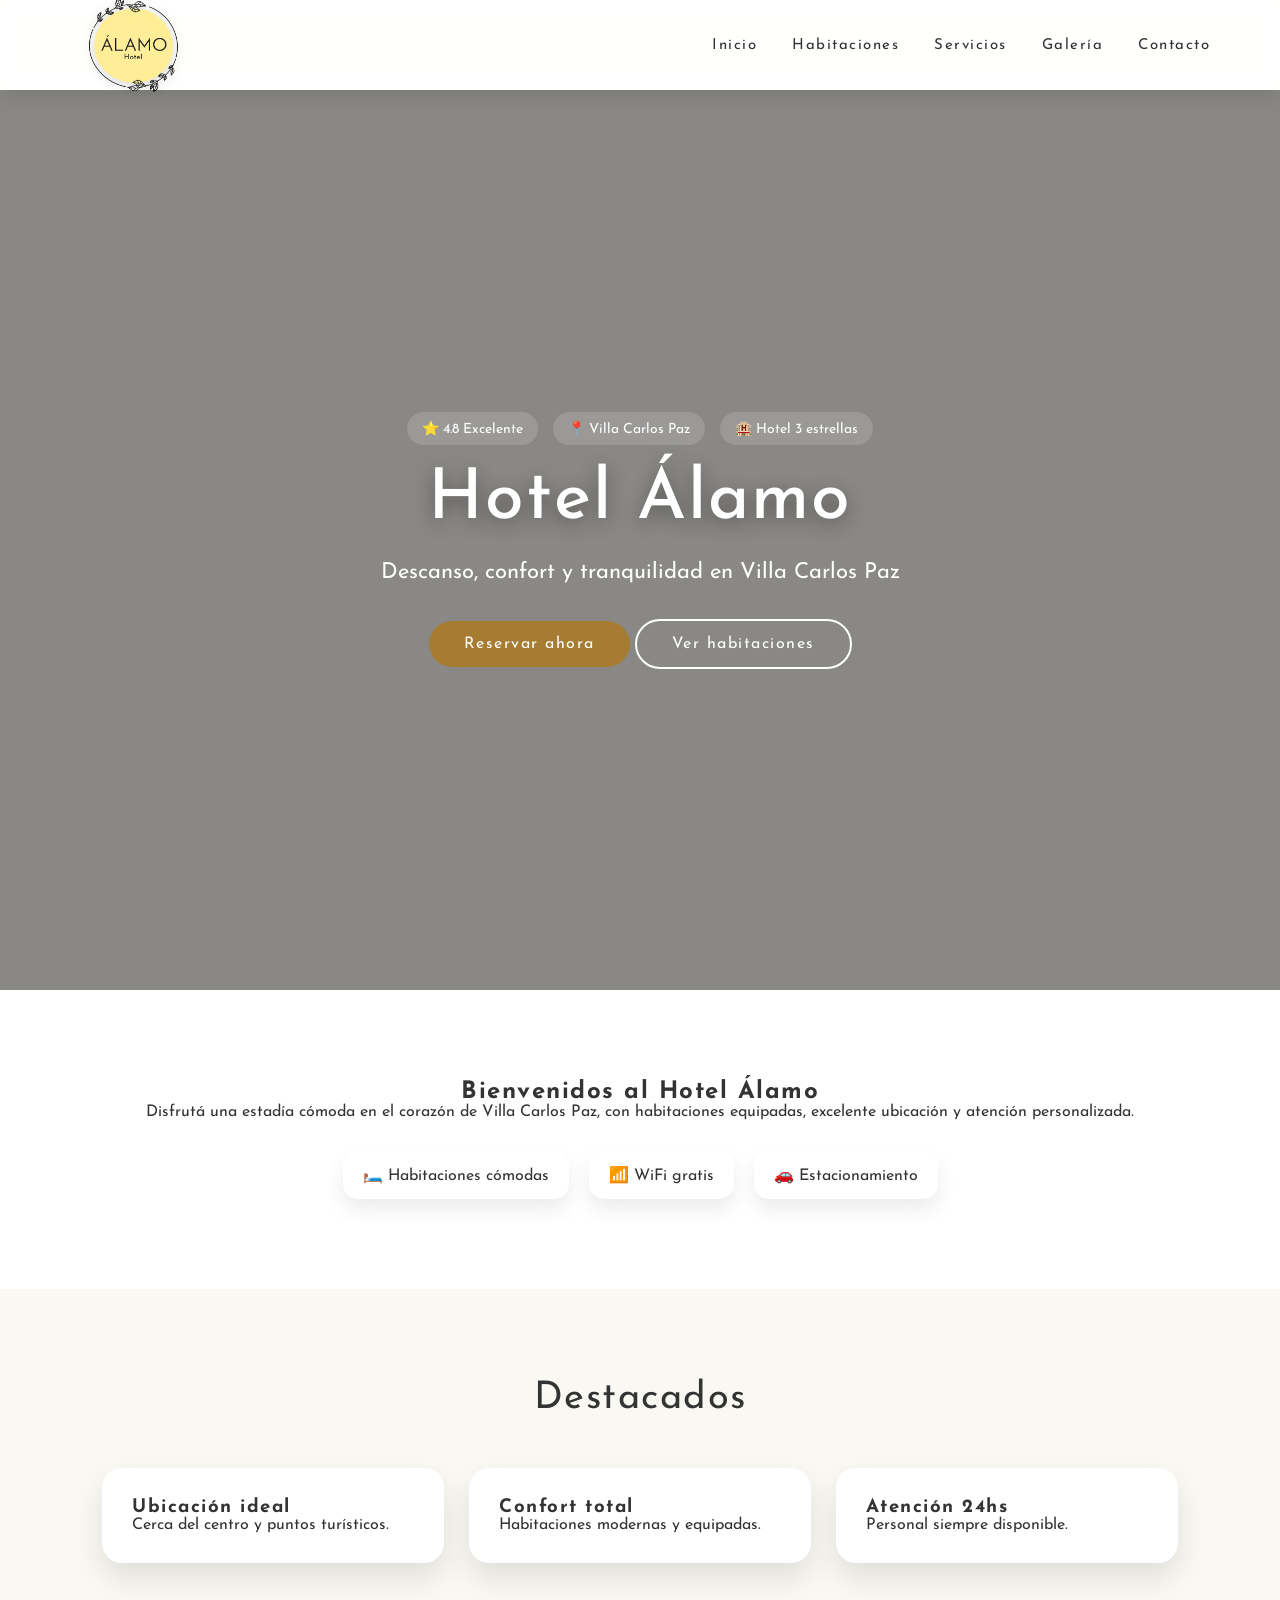
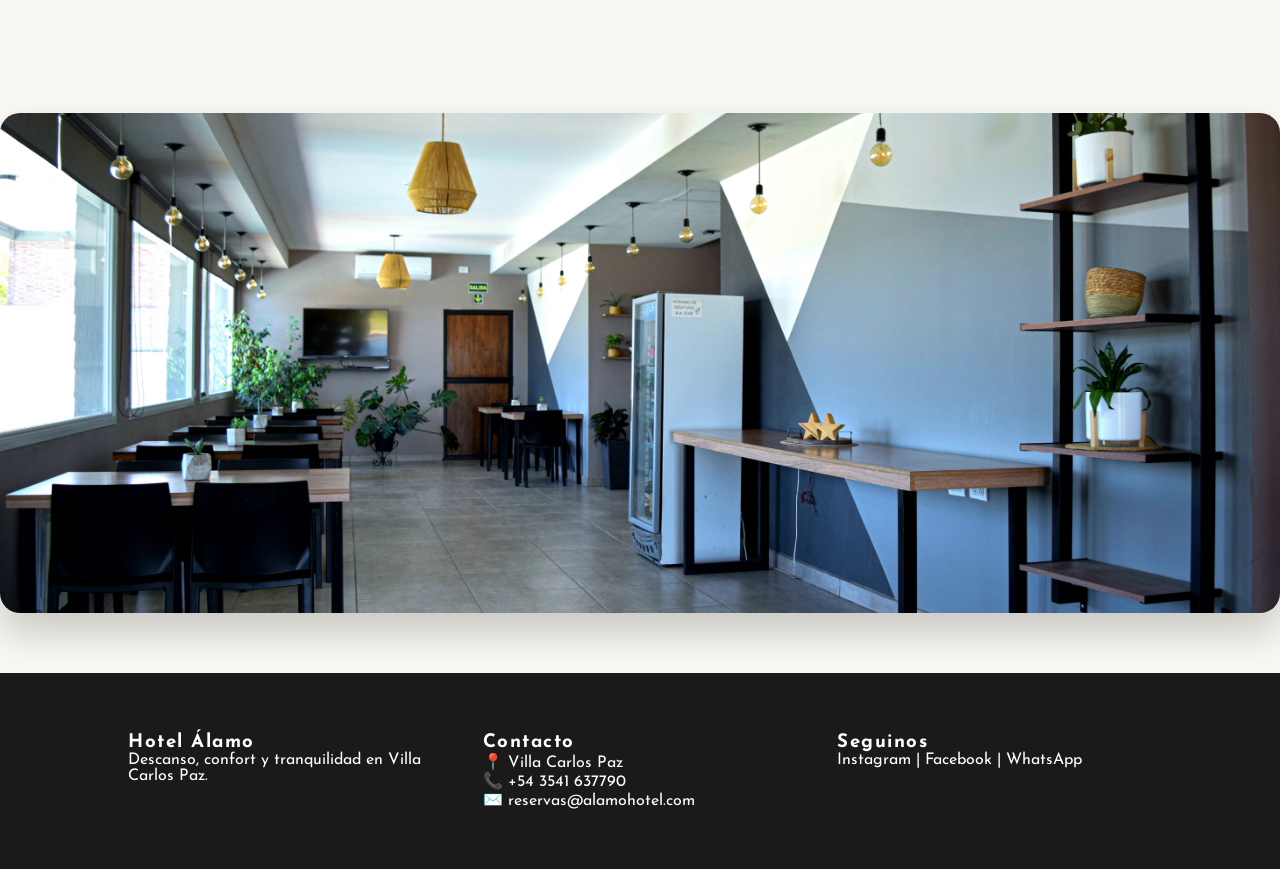
==== index.html @ 53af2837 "Primer commit" ====
<!DOCTYPE html>
<html lang="es">

<head>
<meta charset="UTF-8">
<meta name="viewport" content="width=device-width, initial-scale=1.0">

<title>Hotel Álamo - Villa Carlos Paz</title>

<link rel="stylesheet" href="css/style.css">
</head>

<body>

<!-- HEADER -->
<header>
    <nav class="navbar">

        <a href="index.html" class="logo">
            <img src="img/logo hotel .png" alt="Hotel Álamo">
        </a>

        <div class="menu-toggle" id="menu-toggle">☰</div>

        <ul class="menu" id="menu">
            <li><a href="index.html">Inicio</a></li>
            <li><a href="habitaciones.html">Habitaciones</a></li>
            <li><a href="servicios.html">Servicios</a></li>
            <li><a href="galeria.html">Galería</a></li>
            <li><a href="contacto.html">Contacto</a></li>
        </ul>

    </nav>
</header>

<!-- HERO -->
<section class="hero">

    <div class="hero-content">

        <!-- BADGES -->
        <div class="hero-badges">
            <span>⭐ 4.8 Excelente</span>
            <span>📍 Villa Carlos Paz</span>
            <span>🏨 Hotel 3 estrellas</span>
        </div>

        <h1>Hotel Álamo</h1>

        <p>Descanso, confort y tranquilidad en Villa Carlos Paz</p>

        <!-- BOTONES -->
        <a href="contacto.html" class="btn">Reservar ahora</a>
        <a href="habitaciones.html" class="btn btn-secondary">Ver habitaciones</a>

    </div>

</section>

<!-- SOBRE -->
<section class="sobre">

    <h2>Bienvenidos al Hotel Álamo</h2>

    <p>
        Disfrutá una estadía cómoda en el corazón de Villa Carlos Paz, con habitaciones equipadas,
        excelente ubicación y atención personalizada.
    </p>

    <!-- ICONOS DESTACADOS -->
    <div class="sobre-grid">
        <div>🛏️ Habitaciones cómodas</div>
        <div>📶 WiFi gratis</div>
        <div>🚗 Estacionamiento</div>
    </div>

</section>

<!-- DESTACADOS -->
<section class="section">

    <h2 class="section-title">Destacados</h2>

    <div class="section-grid">

        <div class="section-card">
            <h3>Ubicación ideal</h3>
            <p>Cerca del centro y puntos turísticos.</p>
        </div>

        <div class="section-card">
            <h3>Confort total</h3>
            <p>Habitaciones modernas y equipadas.</p>
        </div>

        <div class="section-card">
            <h3>Atención 24hs</h3>
            <p>Personal siempre disponible.</p>
        </div>

    </div>

</section>

<!-- IMAGEN HOTEL -->
<section class="image-section">
    <img src="img/entrada .jpg" alt="Hotel Álamo">
</section>

<!-- FOOTER -->
<footer class="footer">

    <div class="footer-container">

        <div class="footer-box">
            <h3>Hotel Álamo</h3>
            <p>Descanso, confort y tranquilidad en Villa Carlos Paz.</p>
        </div>

        <div class="footer-box">
            <h3>Contacto</h3>
            <p>📍 Villa Carlos Paz</p>
            <p>📞 +54 3541 637790</p>
            <p>✉️ reservas@alamohotel.com</p>
        </div>

        <div class="footer-box">
            <h3>Seguinos</h3>
            <p>Instagram | Facebook | WhatsApp</p>
        </div>

    </div>

</footer>

<script src="js/menu.js"></script>

</body>
</html>
---- css/style.css ----
@import url('https://fonts.googleapis.com/css2?family=Josefin+Sans:wght@300;400;500;600;700&display=swap');

/* ===================== RESET ===================== */

*{
    margin:0;
    padding:0;
    box-sizing:border-box;
}

html{
    scroll-behavior:smooth;
}

body{
    font-family:'Josefin Sans',sans-serif;
    background:#faf8f3;
    color:#333;
    padding-top:90px;
}

/* ===================== TIPOGRAFÍA ===================== */

h1,h2,h3,
.logo,
.menu a,
.btn{
    font-family:'Josefin Sans',sans-serif;
    letter-spacing:1.5px;
}

/* ===================== HEADER ===================== */

header{
    position:fixed;
    top:0;
    width:100%;
    z-index:1000;

    background: rgba(255,255,255,.92);
    backdrop-filter: blur(10px);
    -webkit-backdrop-filter: blur(10px);

    box-shadow: 0 5px 20px rgba(0,0,0,.12);
}

.navbar{
    max-width:1200px;
    height:90px;
    margin:auto;
    padding:0 30px;
    display:flex;
    justify-content:space-between;
    align-items:center;
}

/* LOGO */
.logo img{
    width:130px;
    height:auto;
    object-fit:contain;
    display:block;
    filter:drop-shadow(0 2px 6px rgba(0,0,0,.15));
}

/* MENU */
.menu{
    list-style:none;
    display:flex;
    gap:35px;
}

.menu a{
    text-decoration:none;
    color:#333;
    font-size:15px;
    transition:.3s;
    position:relative;
}

.menu a:hover{
    color:#a67c32;
}

.menu a::after{
    content:"";
    position:absolute;
    left:0;
    bottom:-5px;
    width:0%;
    height:2px;
    background:#a67c32;
    transition:.3s;
}

.menu a:hover::after{
    width:100%;
}

/* MENU MOBILE */
.menu-toggle{
    display:none;
    font-size:30px;
    cursor:pointer;
}

/* ===================== HERO ===================== */

.hero{
    min-height:100vh;
    background:
    linear-gradient(rgba(0,0,0,.45), rgba(0,0,0,.45)),
    url("../img/fondo.jpg");
    background-size:cover;
    background-position:center;
    display:flex;
    justify-content:center;
    align-items:center;
    text-align:center;
}

.hero-content{
    color:white;
    padding:20px;
}

/* BADGES */
.hero-badges{
    display:flex;
    gap:15px;
    justify-content:center;
    margin-bottom:20px;
    flex-wrap:wrap;
}

.hero-badges span{
    background:rgba(255,255,255,.15);
    padding:8px 15px;
    border-radius:20px;
    color:white;
    font-size:14px;
    backdrop-filter: blur(6px);
    -webkit-backdrop-filter: blur(6px);
}

/* TEXTOS */
.hero h1{
    font-size:70px;
    font-weight:500;
    letter-spacing:2px;
    text-shadow:0 5px 20px rgba(0,0,0,.4);
}

.hero p{
    font-size:22px;
    margin:25px 0 35px;
}

/* ===================== BOTONES (IGUALES) ===================== */
.btn{
    background:#a67c32;
    color:white;
    padding:15px 35px;
    border-radius:40px;
    display:inline-block;
    transition:.3s;
    text-decoration:none;
}

.btn:hover{
    filter:brightness(0.9);
}

.btn-secondary{
    background:transparent;
    color:white;
    padding:15px 35px;
    border-radius:40px;
    display:inline-block;
    border:2px solid white;
    transition:.3s;
    text-decoration:none;
}

.btn-secondary:hover{
    background:white;
    color:#333;
}



/* ===================== SECCIONES ===================== */

.section{
    padding:90px 8%;
}

.section-title{
    text-align:center;
    font-size:38px;
    margin-bottom:50px;
    font-weight:400;
}

.section-grid{
    display:grid;
    grid-template-columns:repeat(auto-fit, minmax(220px, 1fr));
    gap:25px;
}

.section-card{
    background:white;
    padding:30px;
    border-radius:20px;
    box-shadow:0 15px 30px rgba(0,0,0,.1);
    transition:.3s;
}

.section-card:hover{
    transform:translateY(-5px);
}

/* ===================== SOBRE ===================== */

.sobre{
    background:white;
    text-align:center;
    padding:90px 8%;
}

.sobre-grid{
    margin-top:30px;
    display:flex;
    justify-content:center;
    gap:20px;
    flex-wrap:wrap;
}

.sobre-grid div{
    background:white;
    padding:15px 20px;
    border-radius:15px;
    box-shadow:0 10px 20px rgba(0,0,0,.08);
}

/* ===================== IMAGEN ===================== */

.image-section img{
    width:100%;
    height:500px;
    object-fit:cover;
    border-radius:20px;
    margin:60px auto;
    display:block;
    box-shadow:0 20px 40px rgba(0,0,0,.2);
}

/* ===================== HABITACIONES ===================== */

.room-container{
    display:grid;
    grid-template-columns:repeat(auto-fit,minmax(270px,1fr));
    gap:30px;
}

.room-card{
    background:white;
    overflow:hidden;
    border-radius:20px;
    box-shadow:0 15px 35px rgba(0,0,0,.12);
    transition:.3s;
}

.room-card:hover{
    transform:translateY(-5px);
}

.room-card img{
    width:100%;
    height:240px;
    object-fit:cover;
}

.room-info{
    padding:25px;
}

.room-info h3{
    margin-bottom:15px;
}

.room-info span{
    color:#a67c32;
    font-size:20px;
}

.room-info button{
    margin-top:20px;
    border:0;
    background:#333;
    color:white;
    padding:12px 30px;
    border-radius:30px;
    cursor:pointer;
}

/* ===================== GALERÍA ===================== */

.gallery-container{
    display:grid;
    grid-template-columns:repeat(auto-fit,minmax(260px,1fr));
    gap:25px;
}

.gallery-item img{
    width:100%;
    height:280px;
    object-fit:cover;
    border-radius:20px;
    transition:.3s;
}

.gallery-item img:hover{
    transform:scale(1.03);
}

/* ===================== SERVICIOS ===================== */

.services-container{
    display:grid;
    grid-template-columns:repeat(auto-fit,minmax(220px,1fr));
    gap:25px;
}

.service-card{
    background:white;
    padding:35px;
    border-radius:20px;
    text-align:center;
    box-shadow:0 15px 30px rgba(0,0,0,.1);
    transition:.3s;
}

.service-card:hover{
    transform:translateY(-5px);
}

/* ===================== CONTACTO ===================== */

.contact-box{
    max-width:500px;
    margin:auto;
    background:white;
    padding:40px;
    border-radius:20px;
    box-shadow:0 15px 35px rgba(0,0,0,.12);
}

/* ===================== FOOTER ===================== */

.footer{
    background:#1a1a1a;
    color:white;
    padding:60px 10%;
}

.footer-container{
    display:flex;
    justify-content:space-between;
    gap:40px;
    flex-wrap:wrap;
}

.footer-box{
    flex:1;
    min-width:220px;
}

/* ===================== MOBILE ===================== */

@media(max-width:768px){

.navbar{
    padding:0 20px;
}

.logo img{
    width:110px;
}

.menu-toggle{
    display:block;
}

/* ===================== MENU ===================== */

.menu{
    list-style:none;
    display:flex;
    gap:35px;

    transition: all .3s ease;
}

.menu a{
    text-decoration:none;
    color:#333;
    font-size:15px;
    transition:.3s;
    position:relative;
    font-weight:500;
}

/* hover elegante */
.menu a:hover{
    color:#a67c32;
}

.menu a::after{
    content:"";
    position:absolute;
    left:0;
    bottom:-5px;
    width:0%;
    height:2px;
    background:#a67c32;
    transition:.3s;
}

.menu a:hover::after{
    width:100%;
}

/* ===================== MENU MOBILE ===================== */

.menu-toggle{
    display:none;
    font-size:30px;
    cursor:pointer;
    user-select:none;
}

/* versión mobile */
@media(max-width:768px){

    .menu-toggle{
        display:block;
    }

    .menu{
        display:none;
        position:absolute;
        top:90px;
        right:20px;

        background:white;
        flex-direction:column;
        gap:15px;

        padding:25px;
        border-radius:15px;

        box-shadow:0 10px 25px rgba(0,0,0,.15);

        min-width:200px;
        z-index:1000;

        animation:fadeIn .25s ease;
    }

    .menu.active{
        display:flex;
    }

    .menu a{
        font-size:16px;
    }
}

.hero h1{
    font-size:45px;
}

}

/* ===================== ANIMACIÓN ===================== */

@keyframes fadeIn{
    from{
        opacity:0;
        transform:translateY(-10px);
    }
    to{
        opacity:1;
        transform:translateY(0);
    }
}
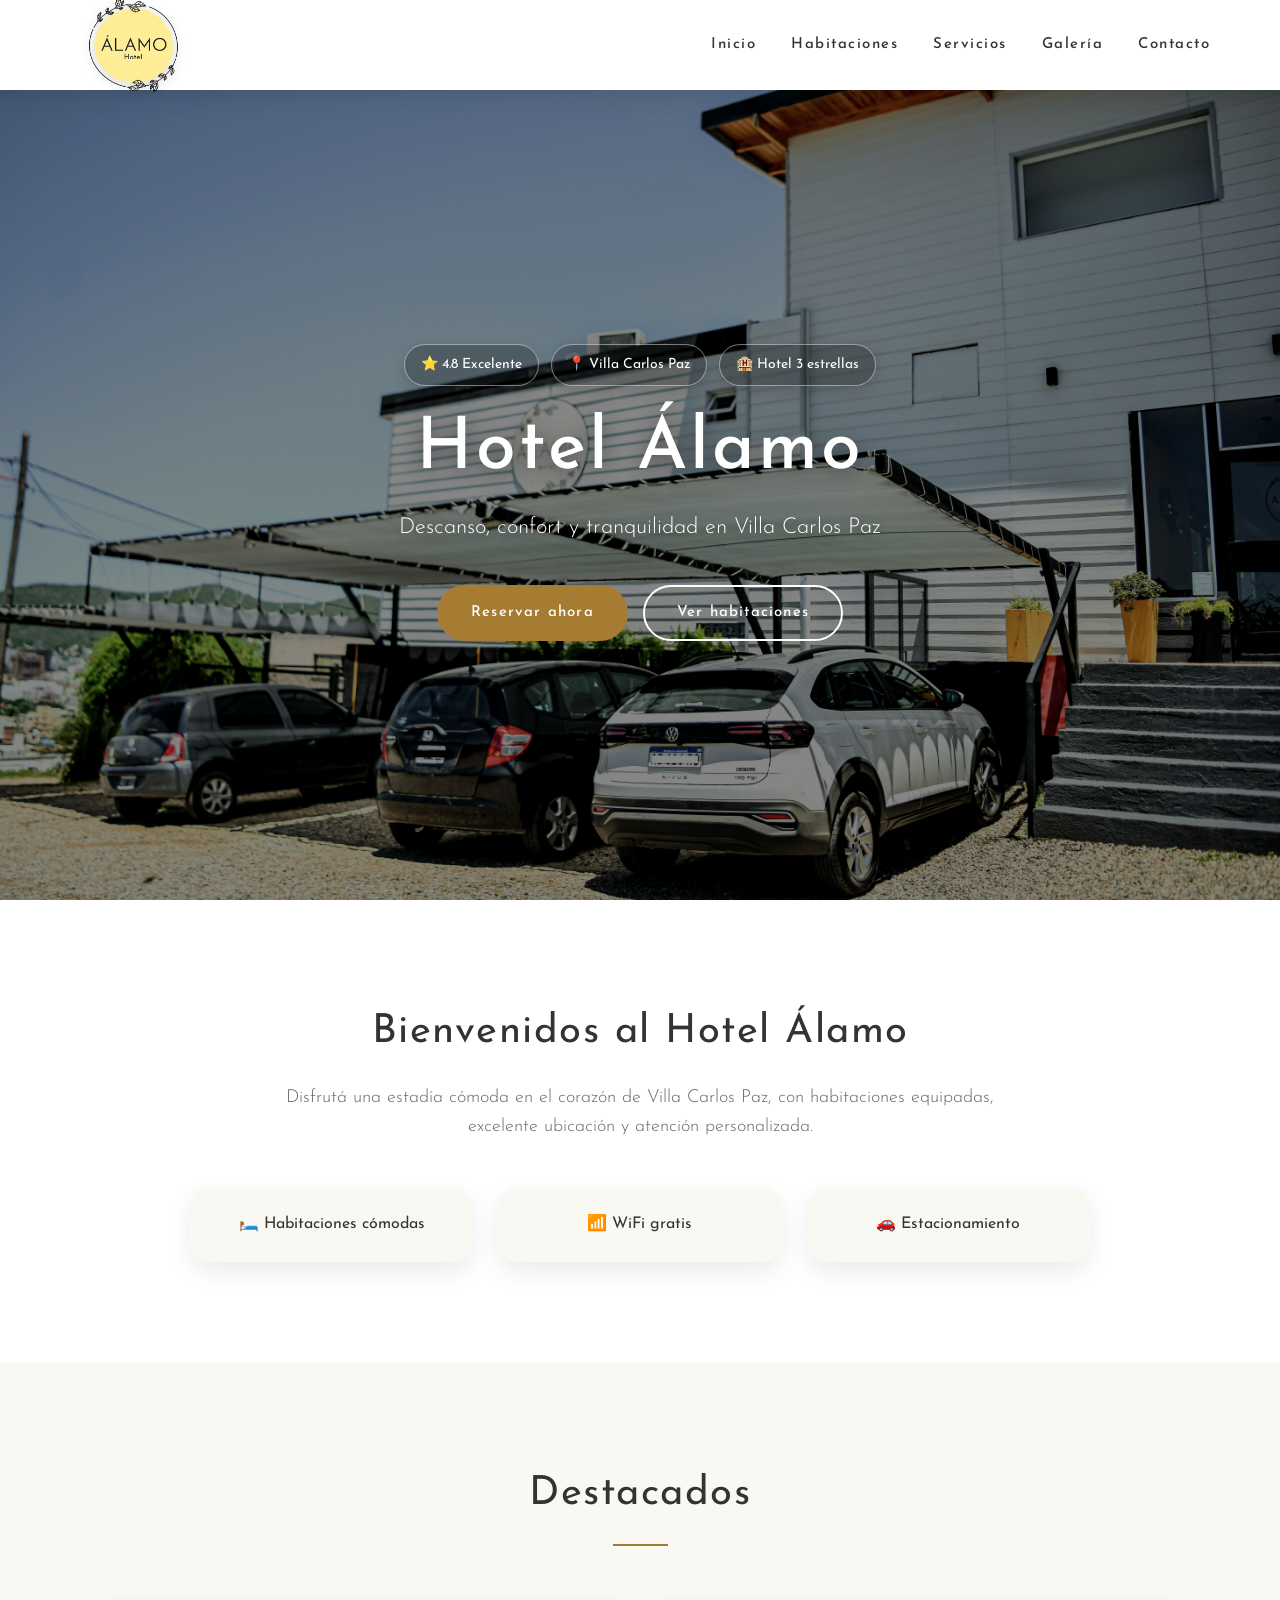
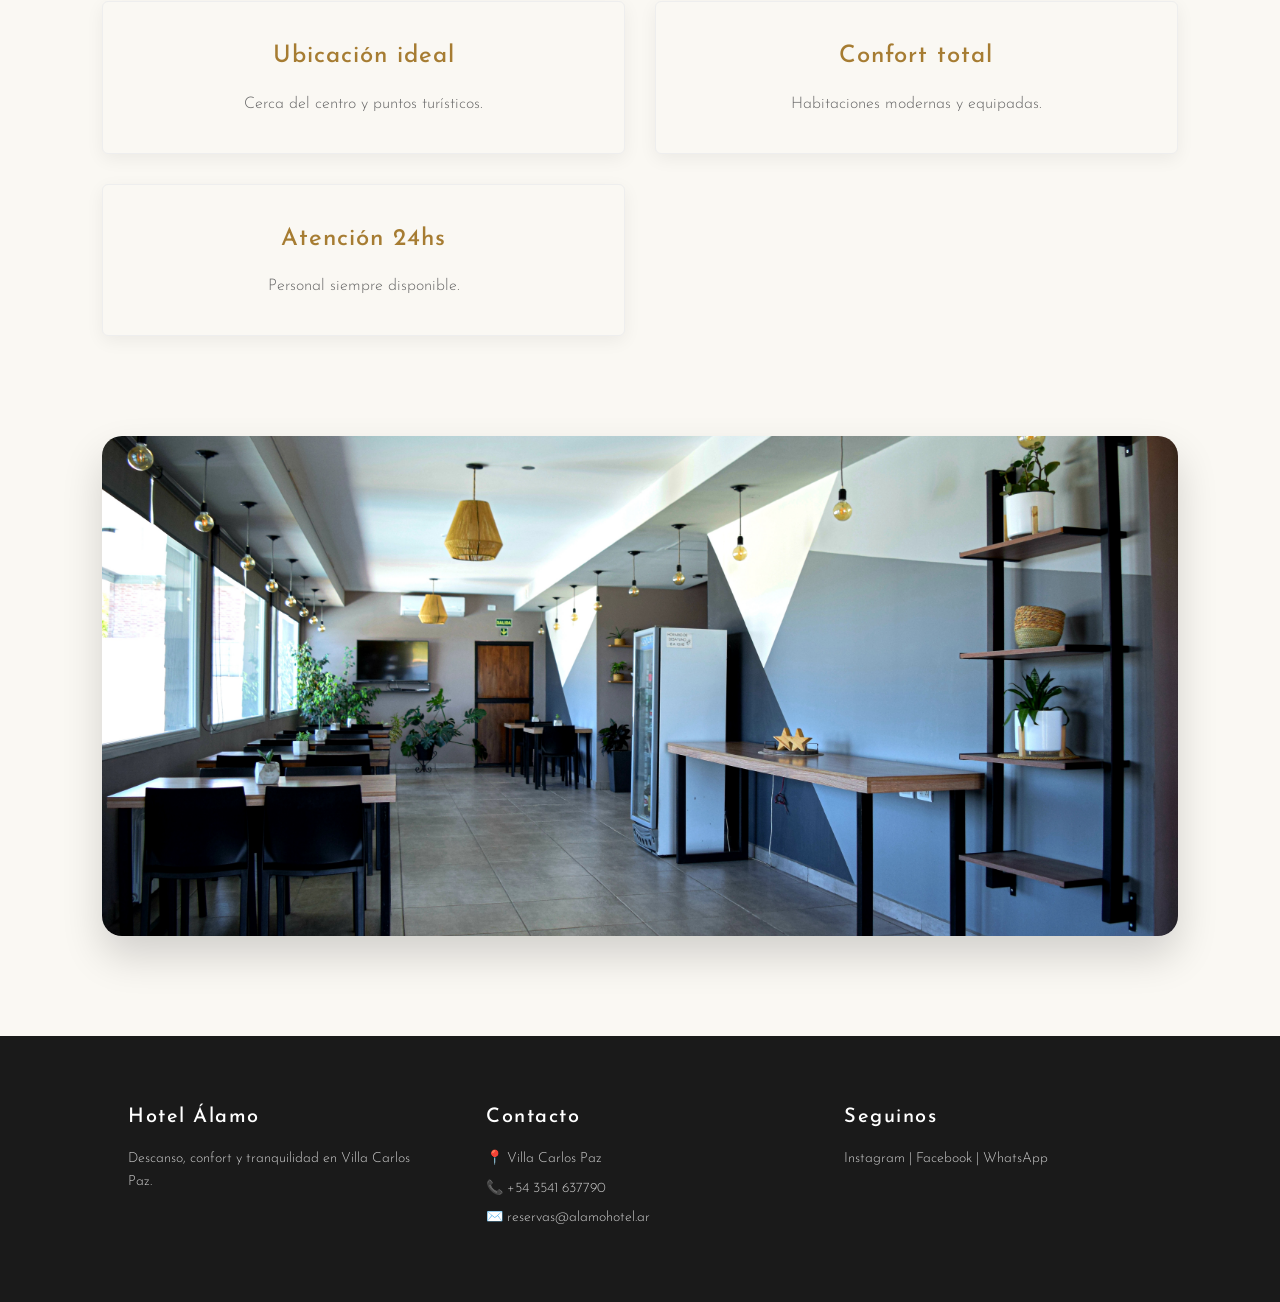
==== commit 1ea11ac0: "Actualiza sitio Hotel Alamo" ====
--- a/index.html
+++ b/index.html
@@ -2,138 +2,141 @@
 <html lang="es">
 
 <head>
-<meta charset="UTF-8">
-<meta name="viewport" content="width=device-width, initial-scale=1.0">
+    <meta charset="UTF-8">
+    <meta name="viewport" content="width=device-width, initial-scale=1.0">
 
-<title>Hotel Álamo - Villa Carlos Paz</title>
+    <title>Hotel Álamo - Villa Carlos Paz</title>
 
-<link rel="stylesheet" href="css/style.css">
+    <meta name="description" content="Hotel Álamo en Villa Carlos Paz. Descanso, confort y tranquilidad, con habitaciones cómodas, excelente ubicación y atención personalizada.">
+
+    <meta name="keywords" content="Hotel Álamo, hotel Villa Carlos Paz, alojamiento Villa Carlos Paz, Córdoba">
+
+    <link rel="icon" href="img/logo hotel .png">
+
+    <link rel="stylesheet" href="css/style.css">
 </head>
 
 <body>
 
-<!-- HEADER -->
-<header>
-    <nav class="navbar">
+    <!-- HEADER -->
+    <header>
+        <nav class="navbar">
 
-        <a href="index.html" class="logo">
-            <img src="img/logo hotel .png" alt="Hotel Álamo">
-        </a>
+            <a href="index.html" class="logo">
+                <img src="img/logo hotel .png" alt="Logo Hotel Álamo">
+            </a>
 
-        <div class="menu-toggle" id="menu-toggle">☰</div>
+            <div class="menu-toggle" id="menu-toggle">☰</div>
 
-        <ul class="menu" id="menu">
-            <li><a href="index.html">Inicio</a></li>
-            <li><a href="habitaciones.html">Habitaciones</a></li>
-            <li><a href="servicios.html">Servicios</a></li>
-            <li><a href="galeria.html">Galería</a></li>
-            <li><a href="contacto.html">Contacto</a></li>
-        </ul>
+            <ul class="menu" id="menu">
+                <li><a href="index.html">Inicio</a></li>
+                <li><a href="habitaciones.html">Habitaciones</a></li>
+                <li><a href="servicios.html">Servicios</a></li>
+                <li><a href="galeria.html">Galería</a></li>
+                <li><a href="contacto.html">Contacto</a></li>
+            </ul>
 
-    </nav>
-</header>
+        </nav>
+    </header>
 
-<!-- HERO -->
-<section class="hero">
+    <!-- HERO -->
+    <section class="hero">
 
-    <div class="hero-content">
+        <div class="hero-content">
 
-        <!-- BADGES -->
-        <div class="hero-badges">
-            <span>⭐ 4.8 Excelente</span>
-            <span>📍 Villa Carlos Paz</span>
-            <span>🏨 Hotel 3 estrellas</span>
+            <div class="hero-badges">
+                <span>⭐ 4.8 Excelente</span>
+                <span>📍 Villa Carlos Paz</span>
+                <span>🏨 Hotel 3 estrellas</span>
+            </div>
+
+            <h1>Hotel Álamo</h1>
+
+            <p>Descanso, confort y tranquilidad en Villa Carlos Paz</p>
+
+            <a href="contacto.html" class="btn">Reservar ahora</a>
+            <a href="habitaciones.html" class="btn btn-secondary">Ver habitaciones</a>
+
         </div>
 
-        <h1>Hotel Álamo</h1>
+    </section>
 
-        <p>Descanso, confort y tranquilidad en Villa Carlos Paz</p>
+    <!-- SOBRE -->
+    <section class="sobre">
 
-        <!-- BOTONES -->
-        <a href="contacto.html" class="btn">Reservar ahora</a>
-        <a href="habitaciones.html" class="btn btn-secondary">Ver habitaciones</a>
+        <h2>Bienvenidos al Hotel Álamo</h2>
 
-    </div>
+        <p>
+            Disfrutá una estadía cómoda en el corazón de Villa Carlos Paz, con habitaciones equipadas,
+            excelente ubicación y atención personalizada.
+        </p>
 
-</section>
-
-<!-- SOBRE -->
-<section class="sobre">
-
-    <h2>Bienvenidos al Hotel Álamo</h2>
-
-    <p>
-        Disfrutá una estadía cómoda en el corazón de Villa Carlos Paz, con habitaciones equipadas,
-        excelente ubicación y atención personalizada.
-    </p>
-
-    <!-- ICONOS DESTACADOS -->
-    <div class="sobre-grid">
-        <div>🛏️ Habitaciones cómodas</div>
-        <div>📶 WiFi gratis</div>
-        <div>🚗 Estacionamiento</div>
-    </div>
-
-</section>
-
-<!-- DESTACADOS -->
-<section class="section">
-
-    <h2 class="section-title">Destacados</h2>
-
-    <div class="section-grid">
-
-        <div class="section-card">
-            <h3>Ubicación ideal</h3>
-            <p>Cerca del centro y puntos turísticos.</p>
+        <div class="sobre-grid">
+            <div>🛏️ Habitaciones cómodas</div>
+            <div>📶 WiFi gratis</div>
+            <div>🚗 Estacionamiento</div>
         </div>
 
-        <div class="section-card">
-            <h3>Confort total</h3>
-            <p>Habitaciones modernas y equipadas.</p>
+    </section>
+
+    <!-- DESTACADOS -->
+    <section class="section">
+
+        <h2 class="section-title">Destacados</h2>
+
+        <div class="section-grid">
+
+            <div class="section-card">
+                <h3>Ubicación ideal</h3>
+                <p>Cerca del centro y puntos turísticos.</p>
+            </div>
+
+            <div class="section-card">
+                <h3>Confort total</h3>
+                <p>Habitaciones modernas y equipadas.</p>
+            </div>
+
+            <div class="section-card">
+                <h3>Atención 24hs</h3>
+                <p>Personal siempre disponible.</p>
+            </div>
+
         </div>
 
-        <div class="section-card">
-            <h3>Atención 24hs</h3>
-            <p>Personal siempre disponible.</p>
+    </section>
+
+    <!-- IMAGEN HOTEL -->
+    <section class="image-section">
+        <img src="img/entrada .jpg" alt="Entrada del Hotel Álamo en Villa Carlos Paz">
+    </section>
+
+    <!-- FOOTER -->
+    <footer class="footer">
+
+        <div class="footer-container">
+
+            <div class="footer-box">
+                <h3>Hotel Álamo</h3>
+                <p>Descanso, confort y tranquilidad en Villa Carlos Paz.</p>
+            </div>
+
+            <div class="footer-box">
+                <h3>Contacto</h3>
+                <p>📍 Villa Carlos Paz</p>
+                <p>📞 +54 3541 637790</p>
+                <p>✉️ reservas@alamohotel.ar</p>
+            </div>
+
+            <div class="footer-box">
+                <h3>Seguinos</h3>
+                <p>Instagram | Facebook | WhatsApp</p>
+            </div>
+
         </div>
 
-    </div>
+    </footer>
 
-</section>
-
-<!-- IMAGEN HOTEL -->
-<section class="image-section">
-    <img src="img/entrada .jpg" alt="Hotel Álamo">
-</section>
-
-<!-- FOOTER -->
-<footer class="footer">
-
-    <div class="footer-container">
-
-        <div class="footer-box">
-            <h3>Hotel Álamo</h3>
-            <p>Descanso, confort y tranquilidad en Villa Carlos Paz.</p>
-        </div>
-
-        <div class="footer-box">
-            <h3>Contacto</h3>
-            <p>📍 Villa Carlos Paz</p>
-            <p>📞 +54 3541 637790</p>
-            <p>✉️ reservas@alamohotel.com</p>
-        </div>
-
-        <div class="footer-box">
-            <h3>Seguinos</h3>
-            <p>Instagram | Facebook | WhatsApp</p>
-        </div>
-
-    </div>
-
-</footer>
-
-<script src="js/menu.js"></script>
+    <script src="js/menu.js"></script>
 
 </body>
 </html>
--- a/css/style.css
+++ b/css/style.css
@@ -1,4 +1,19 @@
 @import url('https://fonts.googleapis.com/css2?family=Josefin+Sans:wght@300;400;500;600;700&display=swap');
+
+:root {
+    --color-principal: #a67c32;
+    --color-principal-dark: #8c6829;
+    --color-fondo: #faf8f3;
+    --color-blanco: #ffffff;
+    --color-texto: #333333;
+    --color-texto-suave: #666666;
+    --color-oscuro: #1a1a1a;
+
+    --sombra-suave: 0 10px 25px rgba(0,0,0,.08);
+    --sombra-media: 0 15px 35px rgba(0,0,0,.12);
+
+    --radio: 20px;
+}
 
 /* ===================== RESET ===================== */
 
@@ -14,14 +29,18 @@
 
 body{
     font-family:'Josefin Sans',sans-serif;
-    background:#faf8f3;
-    color:#333;
+    background:var(--color-fondo);
+    color:var(--color-texto);
     padding-top:90px;
-}
+    line-height:1.6;
+}
+
 
 /* ===================== TIPOGRAFÍA ===================== */
 
-h1,h2,h3,
+h1,
+h2,
+h3,
 .logo,
 .menu a,
 .btn{
@@ -29,19 +48,28 @@
     letter-spacing:1.5px;
 }
 
+h2{
+    font-weight:400;
+}
+
+p{
+    font-weight:300;
+}
+
+
 /* ===================== HEADER ===================== */
 
 header{
     position:fixed;
     top:0;
+    left:0;
     width:100%;
+    height:90px;
     z-index:1000;
 
-    background: rgba(255,255,255,.92);
-    backdrop-filter: blur(10px);
-    -webkit-backdrop-filter: blur(10px);
-
-    box-shadow: 0 5px 20px rgba(0,0,0,.12);
+    background:rgba(255,255,255,.97);
+
+    box-shadow:0 5px 20px rgba(0,0,0,.10);
 }
 
 .navbar{
@@ -49,449 +77,1599 @@
     height:90px;
     margin:auto;
     padding:0 30px;
+
     display:flex;
     justify-content:space-between;
     align-items:center;
 }
 
-/* LOGO */
+
+/* ===================== LOGO ===================== */
+
+.logo{
+    display:flex;
+    align-items:center;
+}
+
 .logo img{
     width:130px;
     height:auto;
     object-fit:contain;
     display:block;
+
     filter:drop-shadow(0 2px 6px rgba(0,0,0,.15));
 }
 
-/* MENU */
+
+/* ===================== MENU ===================== */
+
 .menu{
     list-style:none;
+
     display:flex;
+    align-items:center;
     gap:35px;
 }
 
 .menu a{
+    position:relative;
+
     text-decoration:none;
-    color:#333;
+    color:var(--color-texto);
+
     font-size:15px;
-    transition:.3s;
-    position:relative;
+    font-weight:500;
+
+    transition:.3s ease;
 }
 
 .menu a:hover{
-    color:#a67c32;
+    color:var(--color-principal);
 }
 
 .menu a::after{
     content:"";
+
     position:absolute;
     left:0;
-    bottom:-5px;
-    width:0%;
+    bottom:-6px;
+
+    width:0;
     height:2px;
-    background:#a67c32;
-    transition:.3s;
+
+    background:var(--color-principal);
+
+    transition:.3s ease;
 }
 
 .menu a:hover::after{
     width:100%;
 }
 
-/* MENU MOBILE */
+
+/* ===================== MENU HAMBURGUESA ===================== */
+
 .menu-toggle{
     display:none;
+
     font-size:30px;
     cursor:pointer;
-}
+    user-select:none;
+
+    color:var(--color-texto);
+}
+
 
 /* ===================== HERO ===================== */
 
 .hero{
-    min-height:100vh;
+    min-height:calc(100vh - 90px);
+
     background:
-    linear-gradient(rgba(0,0,0,.45), rgba(0,0,0,.45)),
-    url("../img/fondo.jpg");
+        linear-gradient(
+            rgba(0,0,0,.48),
+            rgba(0,0,0,.48)
+        ),
+        url("../img/frente\ hotel.jpg");
+
     background-size:cover;
     background-position:center;
+
     display:flex;
     justify-content:center;
     align-items:center;
+
     text-align:center;
+
+    position:relative;
 }
 
 .hero-content{
+    max-width:900px;
+    padding:30px;
+
     color:white;
-    padding:20px;
-}
-
-/* BADGES */
+}
+
+
+/* ===================== BADGES ===================== */
+
 .hero-badges{
     display:flex;
-    gap:15px;
     justify-content:center;
+    align-items:center;
+    flex-wrap:wrap;
+
+    gap:12px;
+
+    margin-bottom:25px;
+}
+
+.hero-badges span{
+    display:inline-block;
+
+    padding:9px 16px;
+
+    border:1px solid rgba(255,255,255,.45);
+    border-radius:30px;
+
+    background:rgba(0,0,0,.25);
+
+    color:white;
+
+    font-size:14px;
+    font-weight:400;
+
+    box-shadow:0 5px 15px rgba(0,0,0,.15);
+}
+
+
+/* ===================== HERO TEXTOS ===================== */
+
+.hero h1{
+    font-size:72px;
+    font-weight:500;
+    line-height:1.1;
+
+    letter-spacing:3px;
+
+    text-shadow:0 5px 20px rgba(0,0,0,.45);
+
     margin-bottom:20px;
-    flex-wrap:wrap;
-}
-
-.hero-badges span{
-    background:rgba(255,255,255,.15);
-    padding:8px 15px;
-    border-radius:20px;
-    color:white;
-    font-size:14px;
-    backdrop-filter: blur(6px);
-    -webkit-backdrop-filter: blur(6px);
-}
-
-/* TEXTOS */
-.hero h1{
-    font-size:70px;
-    font-weight:500;
-    letter-spacing:2px;
-    text-shadow:0 5px 20px rgba(0,0,0,.4);
 }
 
 .hero p{
     font-size:22px;
-    margin:25px 0 35px;
-}
-
-/* ===================== BOTONES (IGUALES) ===================== */
+    font-weight:300;
+
+    margin:0 auto 35px;
+
+    max-width:700px;
+
+    text-shadow:0 2px 10px rgba(0,0,0,.35);
+}
+
+
+/* ===================== BOTONES ===================== */
+
+.btn,
+.btn-secondary{
+    display:inline-block;
+
+    padding:14px 32px;
+
+    border-radius:40px;
+
+    text-decoration:none;
+
+    font-family:'Josefin Sans',sans-serif;
+
+    font-size:15px;
+    font-weight:500;
+
+    letter-spacing:1.2px;
+
+    transition:.3s ease;
+
+    margin:5px;
+}
+
+
+/* BOTÓN PRINCIPAL */
+
 .btn{
-    background:#a67c32;
+    background:var(--color-principal);
     color:white;
-    padding:15px 35px;
-    border-radius:40px;
-    display:inline-block;
-    transition:.3s;
-    text-decoration:none;
+
+    border:2px solid var(--color-principal);
 }
 
 .btn:hover{
-    filter:brightness(0.9);
-}
+    background:var(--color-principal-dark);
+    border-color:var(--color-principal-dark);
+
+    transform:translateY(-2px);
+}
+
+
+/* BOTÓN SECUNDARIO */
 
 .btn-secondary{
     background:transparent;
     color:white;
-    padding:15px 35px;
-    border-radius:40px;
-    display:inline-block;
+
     border:2px solid white;
-    transition:.3s;
-    text-decoration:none;
 }
 
 .btn-secondary:hover{
     background:white;
-    color:#333;
-}
-
-
-
-/* ===================== SECCIONES ===================== */
+    color:var(--color-texto);
+
+    transform:translateY(-2px);
+}
+
+
+/* ===================== SOBRE ===================== */
+
+.sobre{
+    background:var(--color-blanco);
+
+    text-align:center;
+
+    padding:100px 8%;
+}
+
+.sobre h2{
+    font-size:40px;
+    margin-bottom:20px;
+}
+
+.sobre > p{
+    max-width:750px;
+    margin:0 auto;
+
+    color:var(--color-texto-suave);
+
+    font-size:18px;
+}
+
+
+/* ===================== DESTACADOS ===================== */
+
+.sobre-grid{
+    margin-top:45px;
+
+    display:grid;
+    grid-template-columns:repeat(3,1fr);
+
+    gap:25px;
+
+    max-width:900px;
+    margin-left:auto;
+    margin-right:auto;
+}
+
+.sobre-grid div{
+    background:var(--color-fondo);
+
+    padding:25px 20px;
+
+    border-radius:var(--radio);
+
+    box-shadow:var(--sombra-suave);
+
+    font-size:16px;
+
+    transition:.3s ease;
+}
+
+.sobre-grid div:hover{
+    transform:translateY(-5px);
+
+    box-shadow:var(--sombra-media);
+}
+
+
+/* ===================== SECCIONES GENERALES ===================== */
 
 .section{
-    padding:90px 8%;
+    padding:100px 8%;
 }
 
 .section-title{
     text-align:center;
-    font-size:38px;
-    margin-bottom:50px;
+
+    font-size:40px;
     font-weight:400;
-}
+
+    margin-bottom:55px;
+
+    position:relative;
+}
+
+
+/* Línea decorativa debajo de títulos */
+
+.section-title::after{
+    content:"";
+
+    display:block;
+
+    width:55px;
+    height:2px;
+
+    background:var(--color-principal);
+
+    margin:18px auto 0;
+}
+
+
+/* ===================== TARJETAS DESTACADAS ===================== */
 
 .section-grid{
     display:grid;
-    grid-template-columns:repeat(auto-fit, minmax(220px, 1fr));
-    gap:25px;
+
+    grid-template-columns:repeat(3,1fr);
+
+    gap:30px;
+
+    max-width:1100px;
+
+    margin:auto;
 }
 
 .section-card{
     background:white;
-    padding:30px;
-    border-radius:20px;
-    box-shadow:0 15px 30px rgba(0,0,0,.1);
-    transition:.3s;
+
+    padding:35px 30px;
+
+    border-radius:var(--radio);
+
+    box-shadow:var(--sombra-suave);
+
+    text-align:center;
+
+    transition:.3s ease;
+
+    border:1px solid rgba(0,0,0,.04);
 }
 
 .section-card:hover{
-    transform:translateY(-5px);
-}
-
-/* ===================== SOBRE ===================== */
-
-.sobre{
-    background:white;
-    text-align:center;
-    padding:90px 8%;
-}
-
-.sobre-grid{
-    margin-top:30px;
-    display:flex;
-    justify-content:center;
-    gap:20px;
-    flex-wrap:wrap;
-}
-
-.sobre-grid div{
-    background:white;
-    padding:15px 20px;
-    border-radius:15px;
-    box-shadow:0 10px 20px rgba(0,0,0,.08);
-}
-
-/* ===================== IMAGEN ===================== */
+    transform:translateY(-7px);
+
+    box-shadow:var(--sombra-media);
+}
+
+.section-card h3{
+    font-size:21px;
+
+    font-weight:500;
+
+    margin-bottom:12px;
+
+    color:var(--color-texto);
+}
+
+.section-card p{
+    color:var(--color-texto-suave);
+
+    font-size:15px;
+}
+
+
+/* ===================== IMAGEN HOTEL ===================== */
+
+.image-section{
+    padding:0 8% 100px;
+}
 
 .image-section img{
     width:100%;
+    max-width:1200px;
+
     height:500px;
+
     object-fit:cover;
-    border-radius:20px;
-    margin:60px auto;
+
+    border-radius:var(--radio);
+
     display:block;
-    box-shadow:0 20px 40px rgba(0,0,0,.2);
-}
+
+    margin:0 auto;
+
+    box-shadow:0 20px 40px rgba(0,0,0,.16);
+}
+
 
 /* ===================== HABITACIONES ===================== */
 
 .room-container{
     display:grid;
-    grid-template-columns:repeat(auto-fit,minmax(270px,1fr));
+
+    grid-template-columns:
+        repeat(auto-fit,minmax(270px,1fr));
+
     gap:30px;
 }
 
 .room-card{
     background:white;
+
     overflow:hidden;
-    border-radius:20px;
-    box-shadow:0 15px 35px rgba(0,0,0,.12);
-    transition:.3s;
+
+    border-radius:var(--radio);
+
+    box-shadow:var(--sombra-media);
+
+    transition:.3s ease;
 }
 
 .room-card:hover{
-    transform:translateY(-5px);
+    transform:translateY(-6px);
 }
 
 .room-card img{
     width:100%;
     height:240px;
+
     object-fit:cover;
+
+    display:block;
 }
 
 .room-info{
-    padding:25px;
+    padding:28px;
 }
 
 .room-info h3{
-    margin-bottom:15px;
+    margin-bottom:12px;
+
+    font-size:21px;
+    font-weight:500;
 }
 
 .room-info span{
-    color:#a67c32;
+    color:var(--color-principal);
+
     font-size:20px;
 }
 
 .room-info button{
     margin-top:20px;
+
     border:0;
-    background:#333;
+
+    background:var(--color-oscuro);
     color:white;
+
     padding:12px 30px;
+
     border-radius:30px;
+
     cursor:pointer;
-}
+
+    font-family:'Josefin Sans',sans-serif;
+
+    transition:.3s ease;
+}
+
+.room-info button:hover{
+    background:var(--color-principal);
+}
+
 
 /* ===================== GALERÍA ===================== */
 
 .gallery-container{
     display:grid;
-    grid-template-columns:repeat(auto-fit,minmax(260px,1fr));
+
+    grid-template-columns:
+        repeat(auto-fit,minmax(260px,1fr));
+
     gap:25px;
+}
+
+.gallery-item{
+    overflow:hidden;
+    border-radius:var(--radio);
+
+    box-shadow:var(--sombra-suave);
 }
 
 .gallery-item img{
     width:100%;
     height:280px;
+
     object-fit:cover;
-    border-radius:20px;
-    transition:.3s;
+
+    display:block;
+
+    transition:.4s ease;
 }
 
 .gallery-item img:hover{
-    transform:scale(1.03);
-}
+    transform:scale(1.05);
+}
+
 
 /* ===================== SERVICIOS ===================== */
 
 .services-container{
     display:grid;
-    grid-template-columns:repeat(auto-fit,minmax(220px,1fr));
+
+    grid-template-columns:
+        repeat(auto-fit,minmax(220px,1fr));
+
     gap:25px;
 }
 
 .service-card{
     background:white;
+
     padding:35px;
-    border-radius:20px;
+
+    border-radius:var(--radio);
+
     text-align:center;
-    box-shadow:0 15px 30px rgba(0,0,0,.1);
-    transition:.3s;
+
+    box-shadow:var(--sombra-suave);
+
+    transition:.3s ease;
+
+    border:1px solid rgba(0,0,0,.04);
 }
 
 .service-card:hover{
-    transform:translateY(-5px);
-}
+    transform:translateY(-6px);
+
+    box-shadow:var(--sombra-media);
+}
+
 
 /* ===================== CONTACTO ===================== */
 
 .contact-box{
+    width:100%;
     max-width:500px;
+
     margin:auto;
+
     background:white;
+
     padding:40px;
-    border-radius:20px;
-    box-shadow:0 15px 35px rgba(0,0,0,.12);
-}
+
+    border-radius:var(--radio);
+
+    box-shadow:var(--sombra-media);
+}
+
 
 /* ===================== FOOTER ===================== */
 
 .footer{
-    background:#1a1a1a;
+    background:var(--color-oscuro);
+
     color:white;
-    padding:60px 10%;
+
+    padding:65px 10%;
 }
 
 .footer-container{
+    max-width:1200px;
+
+    margin:auto;
+
     display:flex;
+
     justify-content:space-between;
-    gap:40px;
+
+    gap:50px;
+
     flex-wrap:wrap;
 }
 
 .footer-box{
     flex:1;
+
     min-width:220px;
 }
 
-/* ===================== MOBILE ===================== */
-
-@media(max-width:768px){
-
-.navbar{
-    padding:0 20px;
-}
-
-.logo img{
-    width:110px;
-}
-
-.menu-toggle{
-    display:block;
-}
-
-/* ===================== MENU ===================== */
-
-.menu{
-    list-style:none;
-    display:flex;
-    gap:35px;
-
-    transition: all .3s ease;
-}
-
-.menu a{
-    text-decoration:none;
-    color:#333;
-    font-size:15px;
-    transition:.3s;
-    position:relative;
+.footer-box h3{
+    margin-bottom:15px;
+
+    font-size:20px;
     font-weight:500;
 }
 
-/* hover elegante */
-.menu a:hover{
-    color:#a67c32;
-}
-
-.menu a::after{
-    content:"";
-    position:absolute;
-    left:0;
-    bottom:-5px;
-    width:0%;
-    height:2px;
-    background:#a67c32;
-    transition:.3s;
-}
-
-.menu a:hover::after{
-    width:100%;
-}
-
-/* ===================== MENU MOBILE ===================== */
-
-.menu-toggle{
-    display:none;
-    font-size:30px;
-    cursor:pointer;
-    user-select:none;
-}
-
-/* versión mobile */
-@media(max-width:768px){
-
-    .menu-toggle{
-        display:block;
-    }
-
-    .menu{
-        display:none;
-        position:absolute;
-        top:90px;
-        right:20px;
-
-        background:white;
-        flex-direction:column;
-        gap:15px;
-
-        padding:25px;
-        border-radius:15px;
-
-        box-shadow:0 10px 25px rgba(0,0,0,.15);
-
-        min-width:200px;
-        z-index:1000;
-
-        animation:fadeIn .25s ease;
-    }
-
-    .menu.active{
-        display:flex;
-    }
-
-    .menu a{
-        font-size:16px;
-    }
-}
-
-.hero h1{
-    font-size:45px;
-}
-
-}
+.footer-box p{
+    color:#cccccc;
+
+    font-size:14px;
+
+    margin-bottom:7px;
+}
+
 
 /* ===================== ANIMACIÓN ===================== */
 
 @keyframes fadeIn{
+
     from{
         opacity:0;
         transform:translateY(-10px);
     }
+
     to{
         opacity:1;
         transform:translateY(0);
     }
-}+}
+
+
+/* =====================================================
+   RESPONSIVE
+   ===================================================== */
+
+@media(max-width:900px){
+
+    .menu{
+        gap:20px;
+    }
+
+    .menu a{
+        font-size:14px;
+    }
+
+    .hero h1{
+        font-size:58px;
+    }
+
+    .section-grid{
+        grid-template-columns:repeat(2,1fr);
+    }
+
+    .sobre-grid{
+        grid-template-columns:repeat(2,1fr);
+    }
+}
+
+
+@media(max-width:768px){
+
+    body{
+        padding-top:80px;
+    }
+
+    header{
+        height:80px;
+    }
+
+    .navbar{
+        height:80px;
+
+        padding:0 20px;
+    }
+
+    .logo img{
+        width:110px;
+    }
+
+
+    /* MENU HAMBURGUESA */
+
+    .menu-toggle{
+        display:block;
+    }
+
+    .menu{
+        display:none;
+
+        position:absolute;
+
+        top:80px;
+        right:20px;
+
+        width:220px;
+
+        padding:25px;
+
+        background:white;
+
+        flex-direction:column;
+
+        align-items:flex-start;
+
+        gap:18px;
+
+        border-radius:15px;
+
+        box-shadow:0 10px 25px rgba(0,0,0,.15);
+
+        animation:fadeIn .25s ease;
+    }
+
+    .menu.active{
+        display:flex;
+    }
+
+    .menu a{
+        font-size:16px;
+    }
+
+
+    /* HERO */
+
+    .hero{
+        min-height:calc(100vh - 80px);
+    }
+
+    .hero-content{
+        padding:25px 20px;
+    }
+
+    .hero-badges{
+        gap:8px;
+    }
+
+    .hero-badges span{
+        font-size:12px;
+
+        padding:8px 12px;
+    }
+
+    .hero h1{
+        font-size:45px;
+
+        letter-spacing:2px;
+    }
+
+    .hero p{
+        font-size:18px;
+
+        margin-bottom:30px;
+    }
+
+    .btn,
+    .btn-secondary{
+        width:100%;
+
+        max-width:280px;
+
+        padding:13px 25px;
+
+        margin:5px auto;
+    }
+
+
+    /* SECCIONES */
+
+    .sobre,
+    .section{
+        padding:70px 6%;
+    }
+
+    .sobre h2,
+    .section-title{
+        font-size:32px;
+    }
+
+    .sobre > p{
+        font-size:16px;
+    }
+
+
+    /* GRID */
+
+    .section-grid,
+    .sobre-grid{
+        grid-template-columns:1fr;
+    }
+
+
+    /* IMAGEN */
+
+    .image-section{
+        padding:0 6% 70px;
+    }
+
+    .image-section img{
+        height:300px;
+
+        border-radius:15px;
+    }
+
+
+    /* FOOTER */
+
+    .footer{
+        padding:50px 8%;
+    }
+
+    .footer-container{
+        flex-direction:column;
+
+        gap:30px;
+    }
+}
+
+
+@media(max-width:480px){
+
+    .hero h1{
+        font-size:38px;
+    }
+
+    .hero p{
+        font-size:16px;
+    }
+
+    .hero-badges span{
+        font-size:11px;
+    }
+
+    .sobre h2,
+    .section-title{
+        font-size:29px;
+    }
+
+    .image-section img{
+        height:240px;
+    }
+}
+
+/* =====================================================
+PÁGINA HABITACIONES
+   ===================================================== */
+
+/* ===================== BANNER ===================== */
+
+.page-banner {
+    height: 300px;
+
+    background-image:
+        linear-gradient(
+            rgba(0, 0, 0, 0.40),
+            rgba(0, 0, 0, 0.40)
+        ),
+        url("../img/img-pileta-1.jpg");
+
+    background-size: cover;
+    background-position: center;
+
+    display: flex;
+    align-items: center;
+    justify-content: center;
+
+    text-align: center;
+}
+
+.page-banner h2 {
+    color: #fff;
+
+    font-size: 45px;
+    font-weight: 500;
+
+    letter-spacing: 3px;
+
+    text-transform: uppercase;
+}
+
+
+/* ===================== SECCIÓN HABITACIONES ===================== */
+
+.rooms {
+    padding: 80px 20px;
+
+    background: #faf8f3;
+}
+
+.rooms .section-title {
+    margin-bottom: 50px;
+}
+
+
+/* ===================== CONTENEDOR ===================== */
+
+.room-container {
+    max-width: 1200px;
+
+    margin: 0 auto;
+
+    display: grid;
+
+    grid-template-columns: repeat(2, 1fr);
+
+    gap: 35px;
+}
+
+
+/* ===================== TARJETA ===================== */
+
+.room-card {
+    background: #fff;
+
+    border-radius: 6px;
+
+    overflow: hidden;
+
+    box-shadow: 0 5px 20px rgba(0, 0, 0, 0.08);
+
+    transition:
+        transform 0.3s ease,
+        box-shadow 0.3s ease;
+}
+
+.room-card:hover {
+    transform: translateY(-6px);
+
+    box-shadow: 0 10px 30px rgba(0, 0, 0, 0.14);
+}
+
+
+/* ===================== IMAGEN ===================== */
+
+.room-card img {
+    width: 100%;
+
+    height: 280px;
+
+    object-fit: cover;
+
+    display: block;
+
+    transition: transform 0.4s ease;
+}
+
+.room-card:hover img {
+    transform: scale(1.03);
+}
+
+
+/* ===================== INFORMACIÓN ===================== */
+
+.room-info {
+    padding: 25px 28px 30px;
+}
+
+.room-info h3 {
+    color: #a67c32;
+
+    font-size: 25px;
+
+    font-weight: 500;
+
+    letter-spacing: 1px;
+
+    margin-bottom: 10px;
+}
+
+.room-info p {
+    color: #666;
+
+    font-size: 16px;
+
+    margin-bottom: 15px;
+}
+
+.room-info span {
+    display: block;
+
+    color: #333;
+
+    font-size: 20px;
+
+    font-weight: 600;
+
+    margin-bottom: 20px;
+}
+
+
+/* ===================== BOTÓN RESERVAR ===================== */
+
+.room-info button {
+    display: inline-block;
+
+    padding: 12px 28px;
+
+    background: #a67c32;
+
+    color: #fff;
+
+    border: 2px solid #a67c32;
+
+    border-radius: 4px;
+
+    font-family: 'Josefin Sans', sans-serif;
+
+    font-size: 15px;
+
+    font-weight: 500;
+
+    letter-spacing: 1px;
+
+    cursor: pointer;
+
+    transition: 0.3s ease;
+}
+
+.room-info button:hover {
+    background: #8c6829;
+
+    border-color: #8c6829;
+
+    transform: translateY(-2px);
+}
+
+
+/* ===================== RESPONSIVE TABLET ===================== */
+
+@media (max-width: 900px) {
+
+    .room-container {
+        grid-template-columns: 1fr 1fr;
+
+        gap: 25px;
+    }
+
+    .room-card img {
+        height: 240px;
+    }
+
+}
+
+
+/* ===================== RESPONSIVE CELULAR ===================== */
+
+@media (max-width: 700px) {
+
+    .page-banner {
+        height: 220px;
+    }
+
+    .page-banner h2 {
+        font-size: 34px;
+
+        letter-spacing: 2px;
+    }
+
+    .rooms {
+        padding: 60px 20px;
+    }
+
+    .room-container {
+        grid-template-columns: 1fr;
+
+        gap: 30px;
+    }
+
+    .room-card img {
+        height: 230px;
+    }
+
+    .room-info {
+        padding: 22px;
+    }
+
+    .room-info h3 {
+        font-size: 22px;
+    }
+
+}
+
+
+/* =====================================================
+PÁGINA SERVICIOS
+   ===================================================== */
+
+/* ===================== SECCIÓN ===================== */
+
+.services {
+    background: #fff;
+
+    padding: 80px 20px;
+}
+
+.services .section-title {
+    margin-bottom: 50px;
+}
+
+
+/* ===================== GRILLA ===================== */
+
+.section-grid {
+    max-width: 1100px;
+
+    margin: 0 auto;
+
+    display: grid;
+
+    grid-template-columns: repeat(2, 1fr);
+
+    gap: 30px;
+}
+
+
+/* ===================== TARJETAS ===================== */
+
+.section-card {
+    background: #faf8f3;
+
+    padding: 35px 30px;
+
+    text-align: center;
+
+    border-radius: 6px;
+
+    border: 1px solid #eee;
+
+    box-shadow: 0 5px 18px rgba(0, 0, 0, 0.06);
+
+    transition:
+        transform 0.3s ease,
+        box-shadow 0.3s ease,
+        border-color 0.3s ease;
+}
+
+.section-card:hover {
+    transform: translateY(-6px);
+
+    box-shadow: 0 10px 25px rgba(0, 0, 0, 0.12);
+
+    border-color: #a67c32;
+}
+
+
+/* ===================== TÍTULO TARJETA ===================== */
+
+.section-card h3 {
+    color: #a67c32;
+
+    font-size: 24px;
+
+    font-weight: 500;
+
+    letter-spacing: 1px;
+
+    margin-bottom: 15px;
+}
+
+
+/* ===================== TEXTO ===================== */
+
+.section-card p {
+    color: #666;
+
+    font-size: 16px;
+
+    line-height: 1.7;
+}
+
+
+/* ===================== RESPONSIVE TABLET ===================== */
+
+@media (max-width: 900px) {
+
+    .section-grid {
+        grid-template-columns: repeat(2, 1fr);
+
+        gap: 25px;
+    }
+
+    .section-card {
+        padding: 30px 25px;
+    }
+
+}
+
+
+/* ===================== RESPONSIVE CELULAR ===================== */
+
+@media (max-width: 700px) {
+
+    .services {
+        padding: 60px 20px;
+    }
+
+    .section-grid {
+        grid-template-columns: 1fr;
+
+        gap: 25px;
+    }
+
+    .section-card {
+        padding: 30px 20px;
+    }
+
+    .section-card h3 {
+        font-size: 21px;
+    }
+
+    .section-card p {
+        font-size: 15px;
+    }
+
+}
+
+
+/* =====================================================
+PÁGINA GALERÍA
+   ===================================================== */
+
+/* ===================== SECCIÓN GALERÍA ===================== */
+
+.gallery {
+    background: #faf8f3;
+
+    padding: 80px 20px;
+}
+
+
+/* ===================== CONTENEDOR ===================== */
+
+.gallery-container {
+    max-width: 1200px;
+
+    margin: 0 auto;
+
+    display: grid;
+
+    grid-template-columns: repeat(3, 1fr);
+
+    gap: 25px;
+}
+
+
+/* ===================== IMÁGENES ===================== */
+
+.gallery-item {
+    overflow: hidden;
+
+    border-radius: 6px;
+
+    background: #fff;
+
+    box-shadow: 0 5px 18px rgba(0, 0, 0, 0.08);
+
+    cursor: pointer;
+}
+
+
+/* ===================== IMAGEN ===================== */
+
+.gallery-item img {
+    width: 100%;
+
+    height: 260px;
+
+    object-fit: cover;
+
+    display: block;
+
+    transition: transform 0.4s ease;
+}
+
+
+/* ===================== EFECTO HOVER ===================== */
+
+.gallery-item:hover img {
+    transform: scale(1.06);
+}
+
+
+/* ===================== TABLET ===================== */
+
+@media (max-width: 900px) {
+
+    .gallery-container {
+        grid-template-columns: repeat(2, 1fr);
+
+        gap: 20px;
+    }
+
+    .gallery-item img {
+        height: 230px;
+    }
+
+}
+
+
+/* ===================== CELULAR ===================== */
+
+@media (max-width: 700px) {
+
+    .gallery {
+        padding: 60px 20px;
+    }
+
+    .gallery-container {
+        grid-template-columns: 1fr;
+
+        gap: 20px;
+    }
+
+    .gallery-item img {
+        height: 250px;
+    }
+
+}
+/* =====================================================
+IMAGEN AMPLIADA DE GALERÍA
+   ===================================================== */
+
+.image-overlay {
+    position: fixed;
+
+    top: 0;
+    left: 0;
+
+    width: 100%;
+    height: 100%;
+
+    background: rgba(0, 0, 0, 0.85);
+
+    display: flex;
+
+    align-items: center;
+    justify-content: center;
+
+    padding: 30px;
+
+    z-index: 2000;
+
+    cursor: pointer;
+}
+
+
+/* ===================== IMAGEN GRANDE ===================== */
+
+.image-overlay img {
+    max-width: 90%;
+    max-height: 85vh;
+
+    object-fit: contain;
+
+    border-radius: 5px;
+
+    box-shadow: 0 10px 40px rgba(0, 0, 0, 0.40);
+
+    cursor: default;
+}
+
+
+/* ===================== BOTÓN CERRAR ===================== */
+
+.close-image {
+    position: absolute;
+
+    top: 25px;
+    right: 30px;
+
+    width: 45px;
+    height: 45px;
+
+    border: none;
+
+    border-radius: 50%;
+
+    background: #a67c32;
+
+    color: #fff;
+
+    font-size: 22px;
+
+    cursor: pointer;
+
+    display: flex;
+
+    align-items: center;
+    justify-content: center;
+
+    transition: 0.3s ease;
+}
+
+.close-image:hover {
+    background: #8c6829;
+
+    transform: scale(1.08);
+}
+
+
+/* ===================== CELULAR ===================== */
+
+@media (max-width: 700px) {
+
+    .image-overlay {
+        padding: 20px;
+    }
+
+    .image-overlay img {
+        max-width: 95%;
+
+        max-height: 80vh;
+    }
+
+    .close-image {
+        top: 15px;
+
+        right: 15px;
+
+        width: 40px;
+        height: 40px;
+
+        font-size: 18px;
+    }
+
+}
+
+
+/* =====================================================
+PÁGINA CONTACTO
+   ===================================================== */
+
+/* ===================== CONTENEDOR PRINCIPAL ===================== */
+
+.contact {
+    background: #faf8f3;
+
+    padding: 90px 20px;
+}
+
+
+/* ===================== CONTENEDOR ===================== */
+
+.contact-container {
+    max-width: 1100px;
+
+    margin: 0 auto;
+
+    text-align: center;
+}
+
+
+/* ===================== TÍTULO ===================== */
+
+.contact-container h2 {
+    font-size: 40px;
+
+    font-weight: 400;
+
+    letter-spacing: 2px;
+
+    color: #333;
+
+    margin-bottom: 20px;
+}
+
+
+/* ===================== TEXTO INTRODUCTORIO ===================== */
+
+.contact-container > p {
+    max-width: 750px;
+
+    margin: 0 auto 55px;
+
+    color: #666;
+
+    font-size: 17px;
+
+    line-height: 1.8;
+}
+
+
+/* ===================== GRID ===================== */
+
+.contact-grid {
+    max-width: 1000px;
+
+    margin: 0 auto;
+
+    display: grid;
+
+    grid-template-columns: repeat(3, 1fr);
+
+    gap: 25px;
+}
+
+
+/* ===================== TARJETAS ===================== */
+
+.contact-box {
+    background: #fff;
+
+    padding: 35px 25px;
+
+    border-radius: 20px;
+
+    box-shadow: 0 10px 25px rgba(0, 0, 0, 0.08);
+
+    border: 1px solid rgba(0, 0, 0, 0.04);
+
+    transition:
+        transform 0.3s ease,
+        box-shadow 0.3s ease;
+}
+
+.contact-box:hover {
+    transform: translateY(-6px);
+
+    box-shadow: 0 15px 35px rgba(0, 0, 0, 0.12);
+}
+
+
+/* ===================== TÍTULO TARJETA ===================== */
+
+.contact-box h3 {
+    color: #a67c32;
+
+    font-size: 22px;
+
+    font-weight: 500;
+
+    letter-spacing: 1px;
+
+    margin-bottom: 15px;
+}
+
+
+/* ===================== TEXTO TARJETA ===================== */
+
+.contact-box p {
+    color: #666;
+
+    font-size: 16px;
+
+    line-height: 1.6;
+}
+
+
+/* ===================== TABLET ===================== */
+
+@media (max-width: 900px) {
+
+    .contact-grid {
+        grid-template-columns: repeat(2, 1fr);
+    }
+
+}
+
+
+/* ===================== CELULAR ===================== */
+
+@media (max-width: 700px) {
+
+    .contact {
+        padding: 65px 20px;
+    }
+
+    .contact-container h2 {
+        font-size: 30px;
+
+        letter-spacing: 1px;
+    }
+
+    .contact-container > p {
+        font-size: 15px;
+
+        margin-bottom: 40px;
+    }
+
+    .contact-grid {
+        grid-template-columns: 1fr;
+
+        gap: 20px;
+    }
+
+    .contact-box {
+        padding: 30px 20px;
+    }
+
+    .contact-box h3 {
+        font-size: 20px;
+    }
+
+    .contact-box p {
+        font-size: 15px;
+    }
+
+}
+
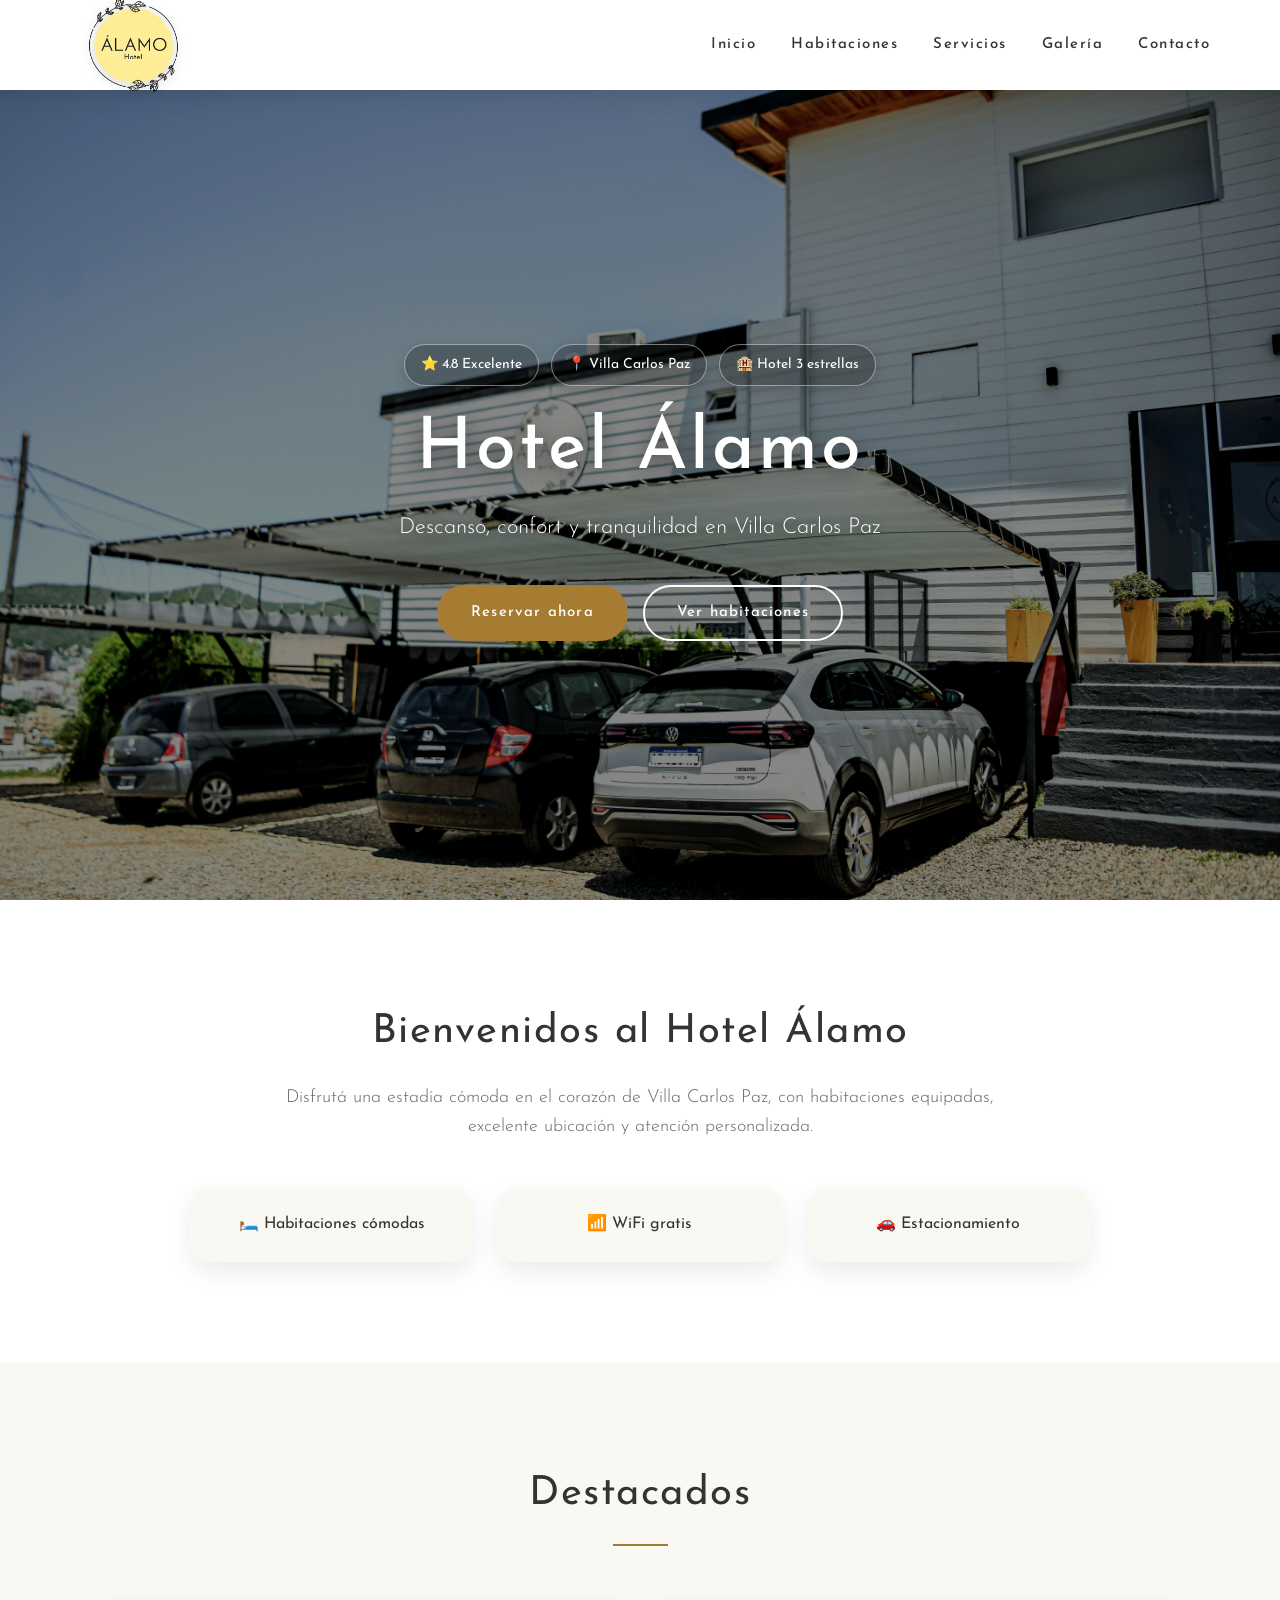
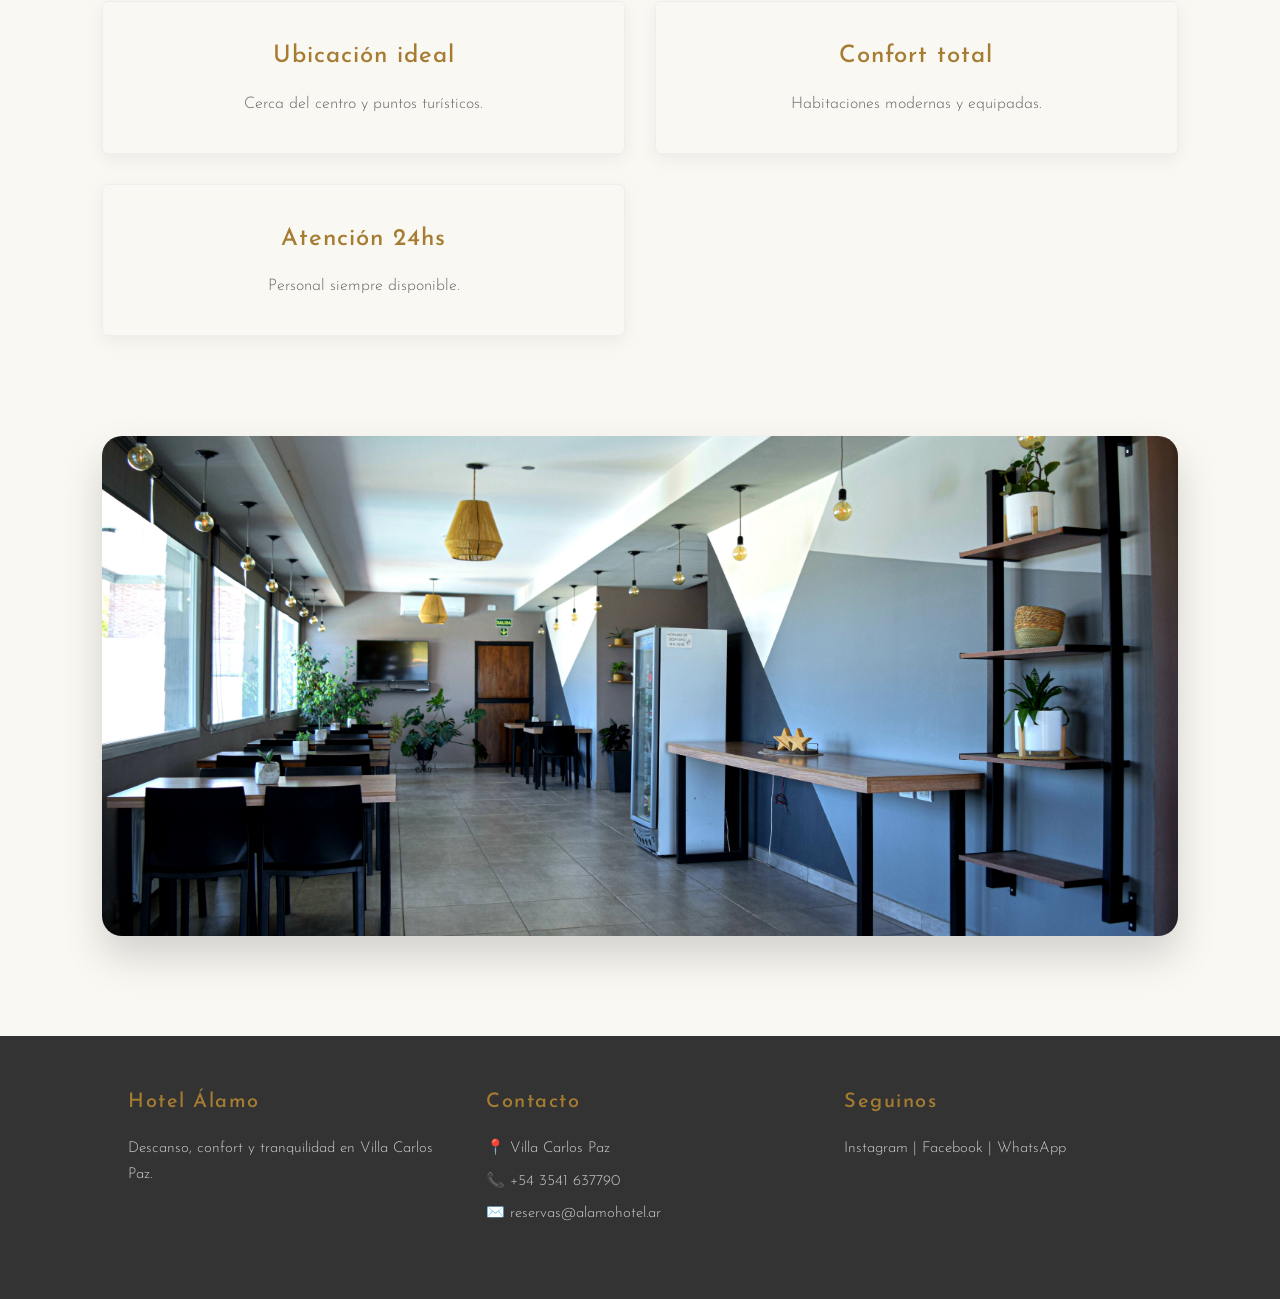
==== commit c0e002e8: "Forzar actualizacion de GitHub Pages" ====
--- a/index.html
+++ b/index.html
@@ -139,4 +139,4 @@
     <script src="js/menu.js"></script>
 
 </body>
-</html>+</html>
--- a/css/style.css
+++ b/css/style.css
@@ -1673,3 +1673,552 @@
 
 }
 
+/* ==================== CONTACTO ==================== */
+
+.contacto {
+    background: var(--color-fondo);
+    min-height: 100vh;
+}
+
+
+/* ==================== BANNER CONTACTO ==================== */
+
+.contacto-banner {
+    min-height: 380px;
+    background:
+        linear-gradient(rgba(0, 0, 0, 0.45), rgba(0, 0, 0, 0.45)),
+        url("../img/frente hotel.jpg") center/cover no-repeat;
+
+    display: flex;
+    align-items: center;
+    justify-content: center;
+
+    text-align: center;
+    padding: 60px 20px;
+}
+
+.contacto-banner-contenido {
+    color: var(--color-blanco);
+    max-width: 700px;
+}
+
+.contacto-banner h1 {
+    font-size: 48px;
+    margin-bottom: 20px;
+    letter-spacing: 2px;
+}
+
+.contacto-banner p {
+    font-size: 20px;
+    line-height: 1.6;
+}
+
+
+/* ==================== CONTENIDO ==================== */
+
+.contacto-contenido {
+    max-width: 1100px;
+    margin: 0 auto;
+    padding: 80px 20px;
+}
+
+.contacto-texto {
+    text-align: center;
+    max-width: 750px;
+    margin: 0 auto 50px;
+}
+
+.contacto-texto h2 {
+    color: var(--color-principal);
+    font-size: 32px;
+    margin-bottom: 20px;
+}
+
+.contacto-texto p {
+    color: var(--color-texto);
+    font-size: 17px;
+    line-height: 1.8;
+    margin-bottom: 12px;
+}
+
+
+/* ==================== OPCIONES DE CONTACTO ==================== */
+
+.contacto-opciones {
+    display: grid;
+    grid-template-columns: repeat(3, 1fr);
+    gap: 25px;
+}
+
+
+.contacto-card {
+    background: var(--color-blanco);
+    padding: 30px 25px;
+
+    display: flex;
+    align-items: center;
+    gap: 20px;
+
+    text-decoration: none;
+    color: var(--color-texto);
+
+    border-radius: 10px;
+
+    box-shadow: 0 5px 20px rgba(0, 0, 0, 0.08);
+
+    transition:
+        transform 0.3s ease,
+        box-shadow 0.3s ease;
+}
+
+
+.contacto-card:hover {
+    transform: translateY(-5px);
+
+    box-shadow:
+        0 10px 30px rgba(0, 0, 0, 0.13);
+}
+
+
+.contacto-icono {
+    min-width: 55px;
+    height: 55px;
+
+    display: flex;
+    align-items: center;
+    justify-content: center;
+
+    background: var(--color-principal);
+    color: var(--color-blanco);
+
+    border-radius: 50%;
+
+    font-size: 25px;
+}
+
+
+.contacto-card h3 {
+    color: var(--color-principal);
+
+    font-size: 20px;
+
+    margin-bottom: 7px;
+}
+
+
+.contacto-card p {
+    font-size: 15px;
+
+    margin-bottom: 5px;
+
+    word-break: break-word;
+}
+
+
+.contacto-card span {
+    font-size: 13px;
+
+    color: var(--color-texto-suave);
+}
+
+
+/* ==================== FOOTER ==================== */
+
+.footer {
+    background: #333;
+    color: var(--color-blanco);
+    padding-top: 50px;
+}
+
+
+.footer-contenido {
+    max-width: 1100px;
+    margin: 0 auto;
+
+    padding: 0 20px 40px;
+
+    display: grid;
+    grid-template-columns: repeat(3, 1fr);
+
+    gap: 40px;
+}
+
+
+.footer h3 {
+    color: var(--color-principal);
+
+    font-size: 20px;
+
+    margin-bottom: 18px;
+}
+
+
+.footer p {
+    font-size: 15px;
+    line-height: 1.7;
+}
+
+
+.footer-contacto {
+    display: flex;
+    flex-direction: column;
+    gap: 10px;
+}
+
+
+.footer-contacto a,
+.footer-redes a {
+    color: var(--color-blanco);
+
+    text-decoration: none;
+
+    font-size: 15px;
+
+    transition: color 0.3s ease;
+}
+
+
+.footer-contacto a:hover,
+.footer-redes a:hover {
+    color: var(--color-principal);
+}
+
+
+.footer-redes-enlaces {
+    display: flex;
+    flex-direction: column;
+    gap: 10px;
+}
+
+
+.footer-bottom {
+    border-top: 1px solid rgba(255, 255, 255, 0.15);
+
+    text-align: center;
+
+    padding: 20px;
+}
+
+
+.footer-bottom p {
+    font-size: 13px;
+}
+
+
+/* ==================== RESPONSIVE ==================== */
+
+@media (max-width: 900px) {
+
+    .contacto-opciones {
+        grid-template-columns: 1fr;
+        max-width: 600px;
+        margin: 0 auto;
+    }
+
+    .footer-contenido {
+        grid-template-columns: 1fr;
+        text-align: center;
+    }
+
+    .footer-contacto,
+    .footer-redes-enlaces {
+        align-items: center;
+    }
+
+}
+
+
+@media (max-width: 768px) {
+
+    .contacto-banner {
+        min-height: 320px;
+    }
+
+    .contacto-banner h1 {
+        font-size: 38px;
+    }
+
+    .contacto-banner p {
+        font-size: 17px;
+    }
+
+    .contacto-contenido {
+        padding: 60px 20px;
+    }
+
+}
+
+
+@media (max-width: 480px) {
+
+    .contacto-banner h1 {
+        font-size: 32px;
+    }
+
+    .contacto-banner p {
+        font-size: 16px;
+    }
+
+    .contacto-texto h2 {
+        font-size: 27px;
+    }
+
+    .contacto-card {
+        padding: 25px 20px;
+    }
+
+}
+
+
+/* ==================== FORMULARIO DE CONSULTA ==================== */
+
+.consulta {
+    background: var(--color-fondo);
+    padding: 80px 20px;
+}
+
+
+.consulta-contenedor {
+    max-width: 900px;
+    margin: 0 auto;
+}
+
+
+.consulta-titulo {
+    text-align: center;
+    margin-bottom: 45px;
+}
+
+
+.consulta-titulo h2 {
+    color: var(--color-principal);
+    font-size: 34px;
+    margin-bottom: 15px;
+}
+
+
+.consulta-titulo p {
+    color: var(--color-texto);
+    font-size: 17px;
+    line-height: 1.7;
+}
+
+
+/* ==================== FORMULARIO ==================== */
+
+.formulario-consulta {
+    background: var(--color-blanco);
+
+    padding: 40px;
+
+    border-radius: 12px;
+
+    box-shadow:
+        0 8px 30px rgba(0, 0, 0, 0.08);
+
+    display: grid;
+
+    grid-template-columns: repeat(2, 1fr);
+
+    gap: 25px;
+}
+
+
+.campo {
+    display: flex;
+    flex-direction: column;
+}
+
+
+.campo-completo {
+    grid-column: 1 / -1;
+}
+
+
+.campo label {
+    color: var(--color-texto);
+
+    font-size: 15px;
+
+    font-weight: 600;
+
+    margin-bottom: 8px;
+}
+
+
+.campo input,
+.campo select,
+.campo textarea {
+
+    width: 100%;
+
+    padding: 13px 15px;
+
+    border: 1px solid #ddd;
+
+    border-radius: 6px;
+
+    background: #fff;
+
+    color: var(--color-texto);
+
+    font-family: inherit;
+
+    font-size: 15px;
+
+    outline: none;
+
+    transition:
+        border-color 0.3s ease,
+        box-shadow 0.3s ease;
+}
+
+
+.campo input:focus,
+.campo select:focus,
+.campo textarea:focus {
+
+    border-color: var(--color-principal);
+
+    box-shadow:
+        0 0 0 2px rgba(166, 124, 50, 0.12);
+}
+
+
+.campo textarea {
+
+    resize: vertical;
+
+    min-height: 120px;
+}
+
+
+/* ==================== BOTÓN ==================== */
+
+.formulario-boton {
+
+    grid-column: 1 / -1;
+
+    display: flex;
+
+    justify-content: center;
+
+    margin-top: 10px;
+}
+
+
+.formulario-boton button {
+
+    border: none;
+
+    background: var(--color-principal);
+
+    color: var(--color-blanco);
+
+    padding: 15px 35px;
+
+    border-radius: 6px;
+
+    font-family: inherit;
+
+    font-size: 16px;
+
+    font-weight: 600;
+
+    cursor: pointer;
+
+    transition:
+        background 0.3s ease,
+        transform 0.3s ease;
+}
+
+
+.formulario-boton button:hover {
+
+    background: var(--color-principal-dark);
+
+    transform: translateY(-2px);
+}
+
+
+/* ==================== RESPONSIVE ==================== */
+
+@media (max-width: 768px) {
+
+    .consulta {
+
+        padding: 60px 20px;
+
+    }
+
+
+    .consulta-titulo h2 {
+
+        font-size: 29px;
+
+    }
+
+
+    .formulario-consulta {
+
+        grid-template-columns: 1fr;
+
+        padding: 30px 25px;
+
+    }
+
+
+    .campo-completo {
+
+        grid-column: auto;
+
+    }
+
+
+    .formulario-boton {
+
+        grid-column: auto;
+
+    }
+
+
+    .formulario-boton button {
+
+        width: 100%;
+
+    }
+
+}
+
+
+@media (max-width: 480px) {
+
+    .consulta {
+
+        padding: 50px 15px;
+
+    }
+
+
+    .formulario-consulta {
+
+        padding: 25px 20px;
+
+    }
+
+
+    .consulta-titulo h2 {
+
+        font-size: 26px;
+
+    }
+
+
+    .consulta-titulo p {
+
+        font-size: 15px;
+
+    }
+
+}
+
